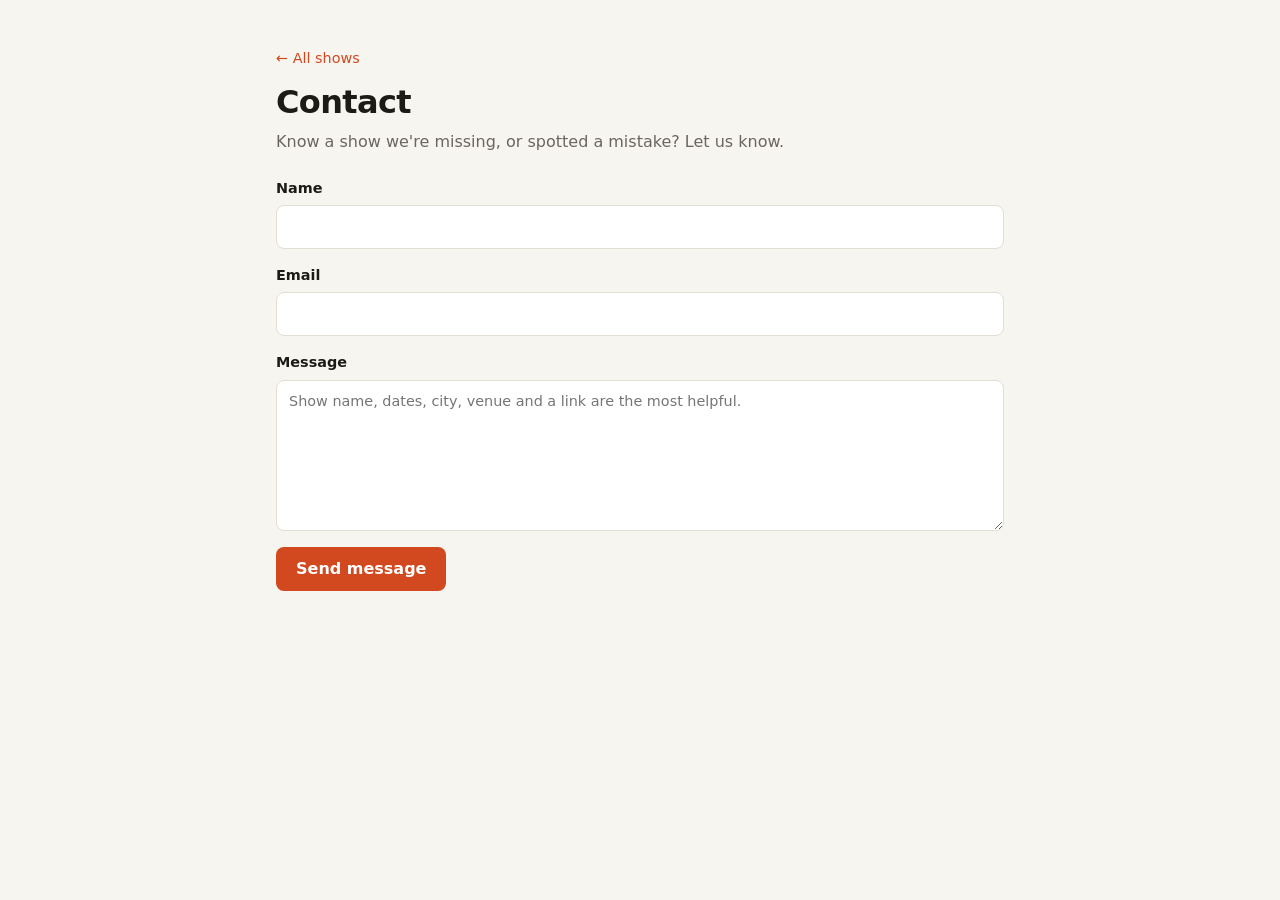
==== contact.html @ 3b0c7e18 "Add contact page with spam filtering Messages go to 919pedalparty@gmail.com via FormSubmit, which ad" ====
<!doctype html>
<html lang="en">
<head>
  <meta charset="utf-8">
  <meta name="viewport" content="width=device-width, initial-scale=1">
  <title>Contact · Pedal Show Calendar</title>
  <meta name="description" content="Send a show listing, correction or question to Pedal Show Calendar.">
  <link rel="stylesheet" href="styles.css">
</head>
<body>
  <header class="site-header">
    <p class="back"><a href="./">← All shows</a></p>
    <h1>Contact</h1>
    <p class="tagline">Know a show we're missing, or spotted a mistake? Let us know.</p>
  </header>

  <main>
    <p class="notice" id="sent-notice" hidden>Thanks — your message was sent.</p>

    <!-- Messages are relayed by FormSubmit (formsubmit.co), which adds a CAPTCHA
         and its own spam filtering on top of the honeypot field below. -->
    <form class="contact-form" action="https://formsubmit.co/919pedalparty@gmail.com" method="POST">
      <input type="hidden" name="_subject" value="Pedal Show Calendar contact form">
      <input type="hidden" name="_template" value="table">
      <input type="hidden" name="_next" id="next-url">

      <!-- Honeypot: hidden from people, bots fill it in and get discarded. -->
      <input type="text" name="_honey" class="honeypot" tabindex="-1" autocomplete="off" aria-hidden="true">

      <label>
        Name
        <input type="text" name="name" required maxlength="100" autocomplete="name">
      </label>

      <label>
        Email
        <input type="email" name="email" required maxlength="200" autocomplete="email">
      </label>

      <label>
        Message
        <textarea name="message" required rows="6" maxlength="5000"
          placeholder="Show name, dates, city, venue and a link are the most helpful."></textarea>
      </label>

      <button type="submit">Send message</button>
    </form>
  </main>

  <script>
    // FormSubmit needs an absolute return URL; build it from wherever the site is served.
    document.getElementById("next-url").value = new URL("contact.html?sent=1", location.href).href;
    if (new URLSearchParams(location.search).has("sent")) {
      document.getElementById("sent-notice").hidden = false;
    }
  </script>
</body>
</html>
---- styles.css ----
:root {
  --bg: #f7f5f0;
  --surface: #ffffff;
  --text: #1d1b18;
  --muted: #6b665d;
  --accent: #d2481f;
  --on-accent: #ffffff;
  --border: #e3ded3;
}

@media (prefers-color-scheme: dark) {
  :root {
    --bg: #15140f;
    --surface: #1f1d18;
    --text: #f0ece3;
    --muted: #a39d90;
    --accent: #ff7a4d;
    --on-accent: #15140f;
    --border: #34312a;
  }
}

* { box-sizing: border-box; }

body {
  margin: 0;
  background: var(--bg);
  color: var(--text);
  font: 16px/1.5 system-ui, -apple-system, "Segoe UI", sans-serif;
}

.site-header, main, .site-footer {
  max-width: 760px;
  margin: 0 auto;
  padding: 0 16px;
}

.site-header { padding-top: 48px; }
.site-header h1 { margin: 0; font-size: 2rem; letter-spacing: -0.02em; }
.tagline { margin: 4px 0 24px; color: var(--muted); }

.controls {
  display: flex;
  flex-wrap: wrap;
  gap: 12px;
  align-items: center;
  margin-bottom: 24px;
}

#search {
  flex: 1 1 240px;
  padding: 10px 12px;
  border: 1px solid var(--border);
  border-radius: 8px;
  background: var(--surface);
  color: var(--text);
  font: inherit;
}

.toggle { color: var(--muted); font-size: 0.9rem; }

h2 { font-size: 1rem; text-transform: uppercase; letter-spacing: 0.08em; color: var(--muted); }

.event-list { list-style: none; margin: 0 0 32px; padding: 0; display: grid; gap: 12px; }

.event {
  display: grid;
  grid-template-columns: 64px 1fr;
  gap: 16px;
  padding: 16px;
  background: var(--surface);
  border: 1px solid var(--border);
  border-radius: 10px;
}

.event.has-image { grid-template-columns: 64px 1fr 120px; }

.event-image {
  width: 120px;
  height: 90px;
  object-fit: cover;
  border-radius: 6px;
  border: 1px solid var(--border);
  background: var(--bg);
}

@media (max-width: 520px) {
  .event.has-image { grid-template-columns: 64px 1fr; }
  .event-image { grid-column: 1 / -1; grid-row: 1; width: 100%; height: auto; }
}

.event.past { opacity: 0.6; }

.date-badge { text-align: center; line-height: 1.1; }
.date-badge .month { display: block; font-size: 0.75rem; font-weight: 600; color: var(--accent); text-transform: uppercase; }
.date-badge .day { display: block; font-size: 1.6rem; font-weight: 700; }

.event h3 { margin: 0; font-size: 1.1rem; }
.event h3 a { color: inherit; text-decoration: none; }
.event h3 a:hover { color: var(--accent); }
.event .meta { margin: 2px 0 0; color: var(--muted); font-size: 0.9rem; }

.tags { display: flex; flex-wrap: wrap; gap: 6px; margin: 8px 0 0; padding: 0; list-style: none; }
.tags li { font-size: 0.75rem; padding: 2px 8px; border: 1px solid var(--border); border-radius: 999px; color: var(--muted); }

.empty { color: var(--muted); }

.site-footer { padding-bottom: 48px; color: var(--muted); font-size: 0.9rem; }
.site-footer a, .back a { color: var(--accent); }
.back { margin: 0 0 8px; font-size: 0.9rem; }
.back a { text-decoration: none; }

.contact-form { display: grid; gap: 16px; margin-bottom: 48px; }
.contact-form label { display: grid; gap: 6px; font-weight: 600; font-size: 0.9rem; }

.contact-form input,
.contact-form textarea {
  padding: 10px 12px;
  border: 1px solid var(--border);
  border-radius: 8px;
  background: var(--surface);
  color: var(--text);
  font: inherit;
  font-weight: 400;
}

.contact-form textarea { resize: vertical; }

.contact-form button {
  justify-self: start;
  padding: 10px 20px;
  border: 0;
  border-radius: 8px;
  background: var(--accent);
  color: var(--on-accent);
  font: inherit;
  font-weight: 600;
  cursor: pointer;
}

.honeypot { position: absolute; left: -9999px; width: 1px; height: 1px; opacity: 0; }

.notice {
  padding: 12px 16px;
  border: 1px solid var(--accent);
  border-radius: 8px;
  background: var(--surface);
}
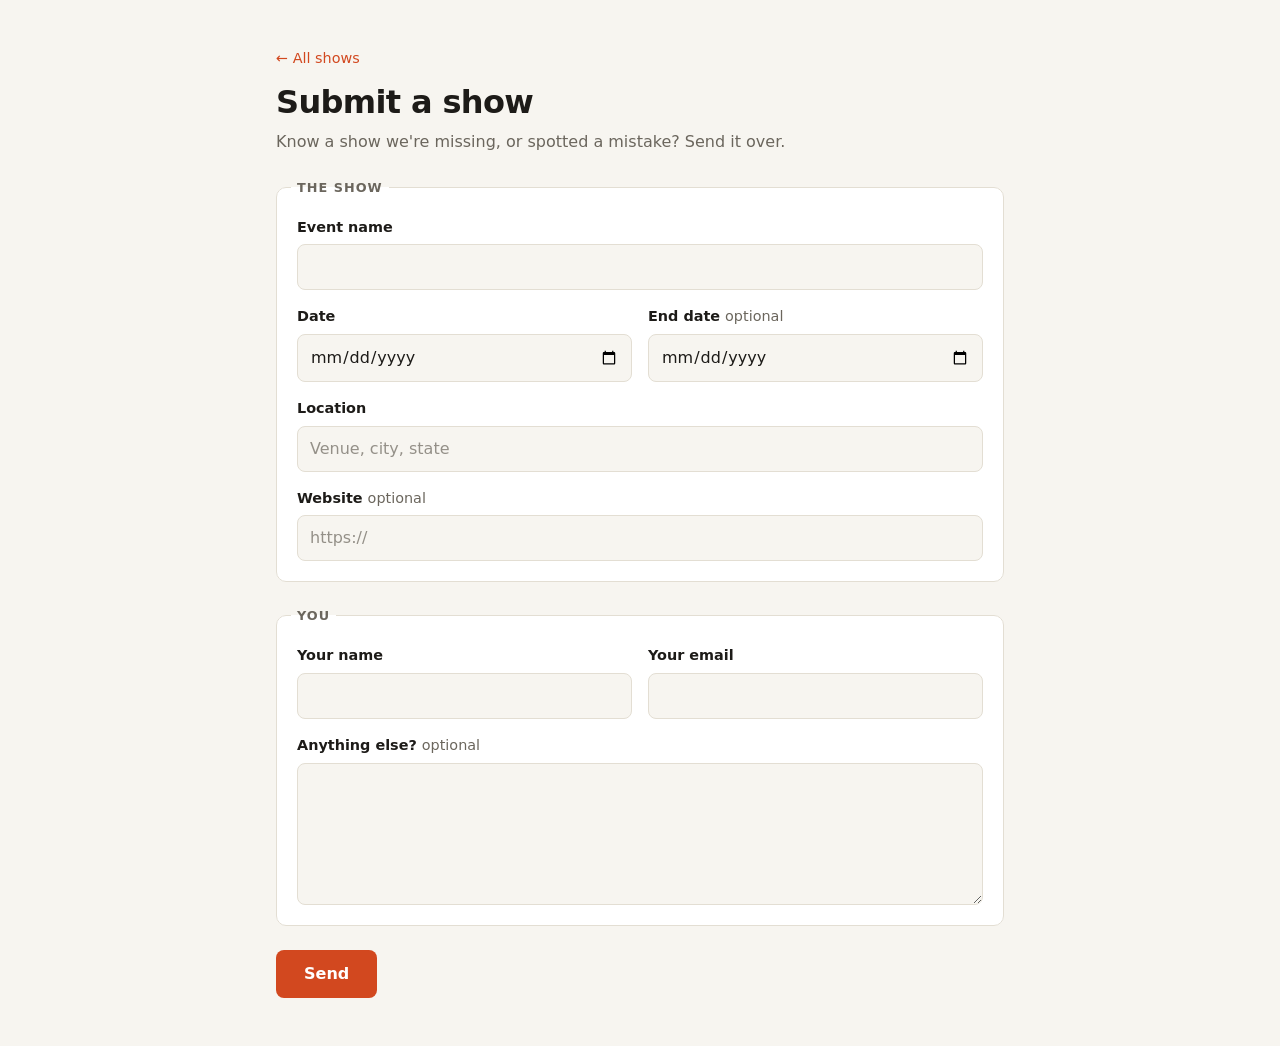
==== commit 4dfdb3cb: "Rebuild contact page as a show submission form Adds event name, date, end date, location and website" ====
--- a/contact.html
+++ b/contact.html
@@ -3,56 +3,142 @@
 <head>
   <meta charset="utf-8">
   <meta name="viewport" content="width=device-width, initial-scale=1">
-  <title>Contact · Pedal Show Calendar</title>
-  <meta name="description" content="Send a show listing, correction or question to Pedal Show Calendar.">
-  <link rel="stylesheet" href="styles.css">
+  <title>Submit a Show · Pedal Show Calendar</title>
+  <meta name="description" content="Send a pedal show listing or correction to Pedal Show Calendar.">
+  <link rel="stylesheet" href="styles.css?v=3">
 </head>
 <body>
   <header class="site-header">
     <p class="back"><a href="./">← All shows</a></p>
-    <h1>Contact</h1>
-    <p class="tagline">Know a show we're missing, or spotted a mistake? Let us know.</p>
+    <h1>Submit a show</h1>
+    <p class="tagline">Know a show we're missing, or spotted a mistake? Send it over.</p>
   </header>
 
   <main>
-    <p class="notice" id="sent-notice" hidden>Thanks — your message was sent.</p>
+    <!-- Messages are relayed by FormSubmit (formsubmit.co). Spam is screened by
+         FormSubmit's filter plus the honeypot and timing checks in the script below. -->
+    <form class="contact-form" id="contact-form" novalidate>
+      <!-- Honeypot: hidden from people, bots fill it in and get discarded. -->
+      <div class="honeypot" aria-hidden="true">
+        <label>Leave this empty <input type="text" name="_honey" tabindex="-1" autocomplete="off"></label>
+      </div>
 
-    <!-- Messages are relayed by FormSubmit (formsubmit.co), which adds a CAPTCHA
-         and its own spam filtering on top of the honeypot field below. -->
-    <form class="contact-form" action="https://formsubmit.co/919pedalparty@gmail.com" method="POST">
-      <input type="hidden" name="_subject" value="Pedal Show Calendar contact form">
-      <input type="hidden" name="_template" value="table">
-      <input type="hidden" name="_next" id="next-url">
+      <fieldset>
+        <legend>The show</legend>
 
-      <!-- Honeypot: hidden from people, bots fill it in and get discarded. -->
-      <input type="text" name="_honey" class="honeypot" tabindex="-1" autocomplete="off" aria-hidden="true">
+        <div class="field">
+          <label for="event-name">Event name</label>
+          <input id="event-name" name="event_name" type="text" required maxlength="150">
+        </div>
 
-      <label>
-        Name
-        <input type="text" name="name" required maxlength="100" autocomplete="name">
-      </label>
+        <div class="field-row">
+          <div class="field">
+            <label for="event-start">Date</label>
+            <input id="event-start" name="event_start" type="date" required>
+          </div>
+          <div class="field">
+            <label for="event-end">End date <span class="optional">optional</span></label>
+            <input id="event-end" name="event_end" type="date">
+          </div>
+        </div>
 
-      <label>
-        Email
-        <input type="email" name="email" required maxlength="200" autocomplete="email">
-      </label>
+        <div class="field">
+          <label for="event-location">Location</label>
+          <input id="event-location" name="event_location" type="text" required maxlength="200"
+            placeholder="Venue, city, state">
+        </div>
 
-      <label>
-        Message
-        <textarea name="message" required rows="6" maxlength="5000"
-          placeholder="Show name, dates, city, venue and a link are the most helpful."></textarea>
-      </label>
+        <div class="field">
+          <label for="event-url">Website <span class="optional">optional</span></label>
+          <input id="event-url" name="event_url" type="url" maxlength="300" placeholder="https://">
+        </div>
+      </fieldset>
 
-      <button type="submit">Send message</button>
+      <fieldset>
+        <legend>You</legend>
+
+        <div class="field-row">
+          <div class="field">
+            <label for="name">Your name</label>
+            <input id="name" name="name" type="text" required maxlength="100" autocomplete="name">
+          </div>
+          <div class="field">
+            <label for="email">Your email</label>
+            <input id="email" name="email" type="email" required maxlength="200" autocomplete="email">
+          </div>
+        </div>
+
+        <div class="field">
+          <label for="message">Anything else? <span class="optional">optional</span></label>
+          <textarea id="message" name="message" rows="5" maxlength="5000"></textarea>
+        </div>
+      </fieldset>
+
+      <div class="form-actions">
+        <button type="submit" id="submit">Send</button>
+        <p class="form-status" id="form-status" role="status" aria-live="polite"></p>
+      </div>
     </form>
   </main>
 
   <script>
-    // FormSubmit needs an absolute return URL; build it from wherever the site is served.
-    document.getElementById("next-url").value = new URL("contact.html?sent=1", location.href).href;
-    if (new URLSearchParams(location.search).has("sent")) {
-      document.getElementById("sent-notice").hidden = false;
+    const ENDPOINT = "https://formsubmit.co/ajax/ef03be3e642e9558048b4db071c0c7f4";
+    const form = document.getElementById("contact-form");
+    const status = document.getElementById("form-status");
+    const button = document.getElementById("submit");
+    const loadedAt = Date.now();
+
+    function setStatus(text, kind) {
+      status.textContent = text;
+      status.dataset.kind = kind || "";
     }
+
+    form.addEventListener("submit", async (e) => {
+      e.preventDefault();
+
+      if (!form.checkValidity()) {
+        form.classList.add("show-errors");
+        form.querySelector("input:invalid, textarea:invalid").focus();
+        setStatus("Please fill in the highlighted fields.", "error");
+        return;
+      }
+
+      const data = Object.fromEntries(new FormData(form));
+
+      // Bots fill the hidden field or submit instantly; pretend it worked and drop it.
+      if (data._honey || Date.now() - loadedAt < 3000) {
+        form.reset();
+        setStatus("Thanks — your submission was sent.", "ok");
+        return;
+      }
+      delete data._honey;
+
+      data._subject = `Show submission: ${data.event_name}`;
+      data._template = "table";
+      data._replyto = data.email;
+
+      button.disabled = true;
+      setStatus("Sending…");
+
+      try {
+        const res = await fetch(ENDPOINT, {
+          method: "POST",
+          headers: { "Content-Type": "application/json", Accept: "application/json" },
+          body: JSON.stringify(data)
+        });
+        const body = await res.json().catch(() => ({}));
+        if (!res.ok || String(body.success) !== "true") {
+          throw new Error(body.message || `Server returned ${res.status}`);
+        }
+        form.reset();
+        form.classList.remove("show-errors");
+        setStatus("Thanks — your submission was sent.", "ok");
+      } catch (err) {
+        setStatus(`Couldn't send: ${err.message}`, "error");
+      } finally {
+        button.disabled = false;
+      }
+    });
   </script>
 </body>
 </html>
--- a/styles.css
+++ b/styles.css
@@ -6,6 +6,8 @@
   --accent: #d2481f;
   --on-accent: #ffffff;
   --border: #e3ded3;
+  --ok: #2f7d3a;
+  --error: #c0262d;
 }
 
 @media (prefers-color-scheme: dark) {
@@ -16,6 +18,8 @@
     --muted: #a39d90;
     --accent: #ff7a4d;
     --on-accent: #15140f;
+    --ok: #6fcf7f;
+    --error: #ff6b6b;
     --border: #34312a;
   }
 }
@@ -110,25 +114,73 @@
 .back { margin: 0 0 8px; font-size: 0.9rem; }
 .back a { text-decoration: none; }
 
-.contact-form { display: grid; gap: 16px; margin-bottom: 48px; }
-.contact-form label { display: grid; gap: 6px; font-weight: 600; font-size: 0.9rem; }
-
+.contact-form { display: grid; gap: 24px; margin-bottom: 48px; }
+
+.contact-form fieldset {
+  display: grid;
+  gap: 16px;
+  margin: 0;
+  padding: 20px;
+  border: 1px solid var(--border);
+  border-radius: 10px;
+  background: var(--surface);
+  min-width: 0;
+}
+
+.contact-form legend {
+  padding: 0 6px;
+  margin-left: -6px;
+  font-size: 0.8rem;
+  font-weight: 600;
+  text-transform: uppercase;
+  letter-spacing: 0.08em;
+  color: var(--muted);
+}
+
+.field { display: grid; gap: 6px; min-width: 0; }
+.field label { font-weight: 600; font-size: 0.9rem; }
+.optional { font-weight: 400; color: var(--muted); }
+
+.field-row { display: grid; grid-template-columns: 1fr 1fr; gap: 16px; }
+@media (max-width: 520px) { .field-row { grid-template-columns: 1fr; } }
+
+/* Strip Safari's native control styling so fields look the same everywhere. */
 .contact-form input,
 .contact-form textarea {
+  -webkit-appearance: none;
+  appearance: none;
+  width: 100%;
+  min-height: 44px;
   padding: 10px 12px;
   border: 1px solid var(--border);
   border-radius: 8px;
-  background: var(--surface);
+  background: var(--bg);
   color: var(--text);
   font: inherit;
-  font-weight: 400;
-}
-
-.contact-form textarea { resize: vertical; }
+  color-scheme: light dark;
+}
+
+.contact-form input::placeholder,
+.contact-form textarea::placeholder { color: var(--muted); opacity: 0.7; }
+
+.contact-form input:focus,
+.contact-form textarea:focus {
+  outline: none;
+  border-color: var(--accent);
+  box-shadow: 0 0 0 3px color-mix(in srgb, var(--accent) 25%, transparent);
+}
+
+.contact-form.show-errors input:invalid,
+.contact-form.show-errors textarea:invalid { border-color: var(--error); }
+
+.contact-form textarea { resize: vertical; min-height: 120px; }
+
+.form-actions { display: flex; flex-wrap: wrap; align-items: center; gap: 16px; }
 
 .contact-form button {
-  justify-self: start;
-  padding: 10px 20px;
+  -webkit-appearance: none;
+  appearance: none;
+  padding: 12px 28px;
   border: 0;
   border-radius: 8px;
   background: var(--accent);
@@ -138,11 +190,11 @@
   cursor: pointer;
 }
 
-.honeypot { position: absolute; left: -9999px; width: 1px; height: 1px; opacity: 0; }
-
-.notice {
-  padding: 12px 16px;
-  border: 1px solid var(--accent);
-  border-radius: 8px;
-  background: var(--surface);
-}
+.contact-form button:hover { filter: brightness(1.08); }
+.contact-form button:disabled { opacity: 0.6; cursor: progress; }
+
+.form-status { margin: 0; color: var(--muted); }
+.form-status[data-kind="ok"] { color: var(--ok); }
+.form-status[data-kind="error"] { color: var(--error); }
+
+.honeypot { position: absolute; left: -9999px; width: 1px; height: 1px; overflow: hidden; }
